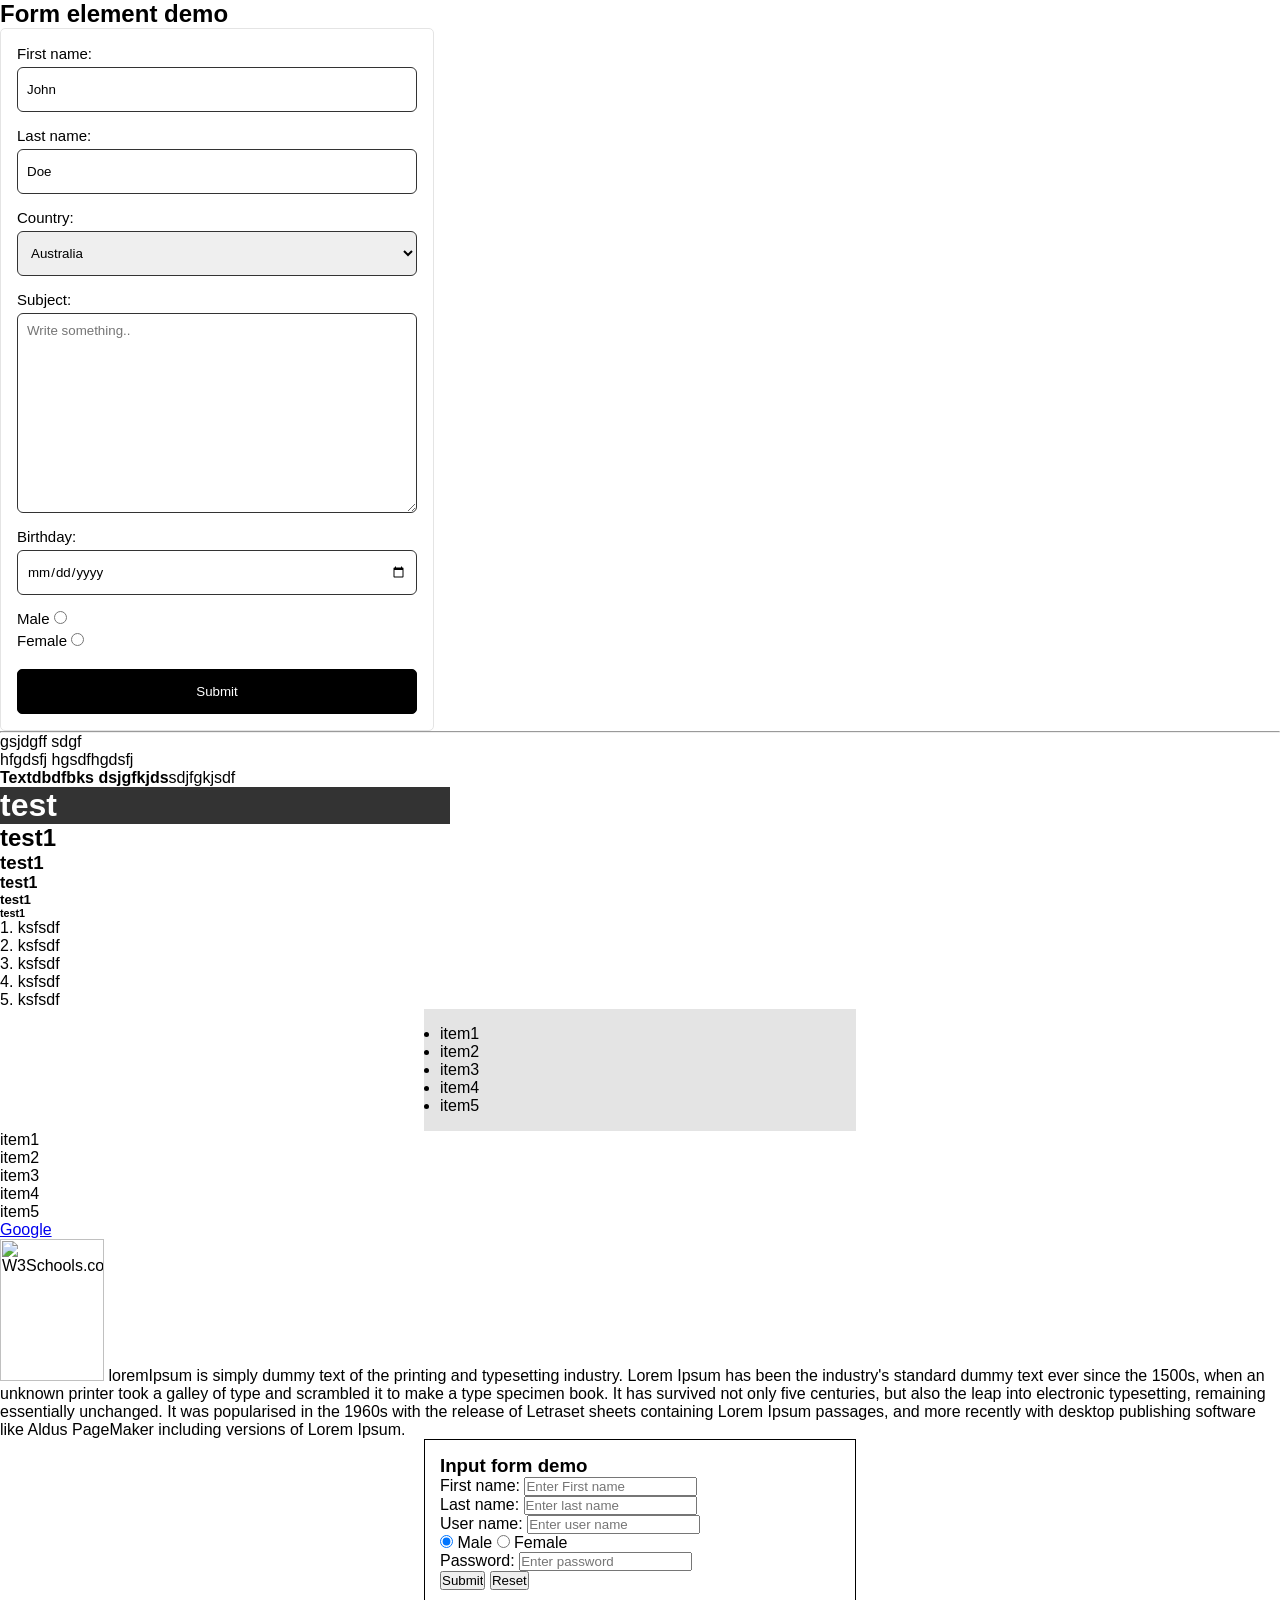
==== index.html @ 7493bbef "updated code for 26 sept 25" ====
<html>
    <head>
        <title>My Web Page</title> 
        <link rel="stylesheet" href="styles.css">
        <meta name="viewport" content="width=device-width, initial-scale=1">
        <link rel="stylesheet"  href="./style.css">
      
    </head>
    <body>
        <h2>Form element demo</h2>
        
        <div class="form_container">
            <form action="/action_page.php">
                <div class="form_group">
                    <label for="fname">First name:</label><br>
                    <input class="form-control" type="text" id="fname" name="fname" value="John">
                </div>
                <div class="form_group">
                    <label for="lname">Last name:</label><br>
                    <input class="form-control" type="text" id="lname" name="lname" value="Doe">
                </div>
                <div class="form_group">
                    <label for="country">Country:</label><br>
                    <select class="form-control" id="country" name="country">
                        <option value="australia">Australia</option>
                        <option value="canada">Canada</option>
                        <option value="usa">USA</option>
                    </select>
                </div>
                <div class="form_group">
                    <label for="subject">Subject:</label><br>
                    <textarea class="form-control" id="subject" name="subject" placeholder="Write something.." style="height:200px"></textarea>
                </div>
                <div class="form_group">
                    <label for="birthday">Birthday:</label><br>
                    <input class="form-control" type="date" id="birthday" name="birthday">
                </div>
                <div class="form_group">
                    <div class="input_gender">
                        <label for="male">Male</label>
                        <input class="form-control-radio" type="radio" name="gender" id="male" >
                    </div>

                    <div class="input_gender">
                        <label for="female">Female</label>
                        <input class="form-control-radio" id="female" type="radio" name="gender"  >
                    </div>

                    

                </div>
                <input type="submit" class="submit" value="Submit">
            </form>
        </div>

        <hr/>
        <p>gsjdgff sdgf</p>
        <p>hfgdsfj hgsdfhgdsfj</p>
        <strong>Textdbdfbks dsjgfkjds</strong><span>sdjfgkjsdf</span>
        <h1 style="width: 450px; background-color: #333; color: #fff;">test</h1>
        <h2>test1</h2>
        <h3>test1</h3>
        <h4>test1</h4>
        <h5>test1</h5>
        <h6>test1</h6>
        <p>1. ksfsdf</p>
        <p>2. ksfsdf</p>
        <p>3. ksfsdf</p>
        <p>4. ksfsdf</p>
        <p>5. ksfsdf</p>
        <ul type="squire" style="background-color: #e4e4e4; padding: 15px; border: 1px solid #e4e4e4; width: 400px; margin-left: auto; margin-right: auto;">
            <li>item1</li>
            <li>item2</li>
            <li>item3</li>
            <li>item4</li>
            <li>item5</li>
        </ul>
        <ol type="i">
            <li>item1</li>
            <li>item2</li>
            <li>item3</li>
            <li>item4</li>
            <li>item5</li>
        </ol>
        <a target="" href="https://jiffytechsolutions.com/">Google</a>
        <!-- <link href="https://www.google.com">Google</link> -->
         <div class="image_content">
        
        <p>
            <img src="https://www.w3schools.com/images/w3schools_green.jpg" alt="W3Schools.com" width="104" height="142" />
            loremIpsum is simply dummy text of the printing and typesetting industry. Lorem Ipsum has been the industry's standard dummy text ever since the 1500s, when an unknown printer took a galley of type and scrambled it to make a type specimen book. It has survived not only five centuries, but also the leap into electronic typesetting, remaining essentially unchanged. It was popularised in the 1960s with the release of Letraset sheets containing Lorem Ipsum passages, and more recently with desktop publishing software like Aldus PageMaker including versions of Lorem Ipsum.
        </p>
        </div>
        <div class="form_content">
            <h3>Input form demo</h3>
            <form>
               
                <div class="input-group">
                    <label for="fname">First name:</label>
                    <input id="fname" type="text" value="" placeholder="Enter First name" />
                </div>
                <div class="input-group">
                    <label for="lname">Last name:</label>
                    <input type="text" id="lname" value="" placeholder="Enter last name" />
                </div>
                <div class="input-group">
                    <label for="username">User name:</label>
                    <input type="text" id="username" value="" placeholder="Enter user name" />
                </div>
               <input type="radio" id="radio1" name="radioGroup" checked />
               <label for="radio1">Male</label>
                <input type="radio" id="radio2" name="radioGroup" />
                <label for="radio2">Female</label>
                <div class="input-group">
                    <label for="password">Password:</label>
                    <input type="password" id="password" value="" placeholder="Enter password" />
                </div>
                <input type="submit" value="Submit" />
                <input type="reset" value="Reset" />
            </form>
        </div>
        
    </body>
</html>
---- style.css ----
* {
                    margin: 0;
                    padding: 0;
                    font-family: Arial, Helvetica, sans-serif;
                }
                .form_content {
                    border: 1px solid #000000;
                    padding: 15px;
                    width: 400px;
                    margin-left: auto;
                    margin-right: auto;
                }
                .form_container {
                        border: 1px solid #e4e4e4;
                        padding: 16px;
                        width: 400px;
                        border-radius: 5px;
                    }
                .form_container label {
                    font-size: 15px;
                    margin-bottom: 5px;
                    display: inline-block;
                }
                .form_group {
                    margin-bottom: 15px;
                }
                .form-control {
                    width: 100%;
                    height: 45px;
                    border: 1px solid #333;
                    padding: 9px;
                    border-radius: 6px;
                }
                .submit {
                    width: 100%;
                    height: 45px;
                    background: #000;
                    border: 1px solid #000;
                    border-radius: 5px;
                    color: #fff;
                    cursor: pointer;
                    transition: 0.3s all;

                }
                .submit:hover {
                    background: #333;
                    transform: scale(1.01);
                }
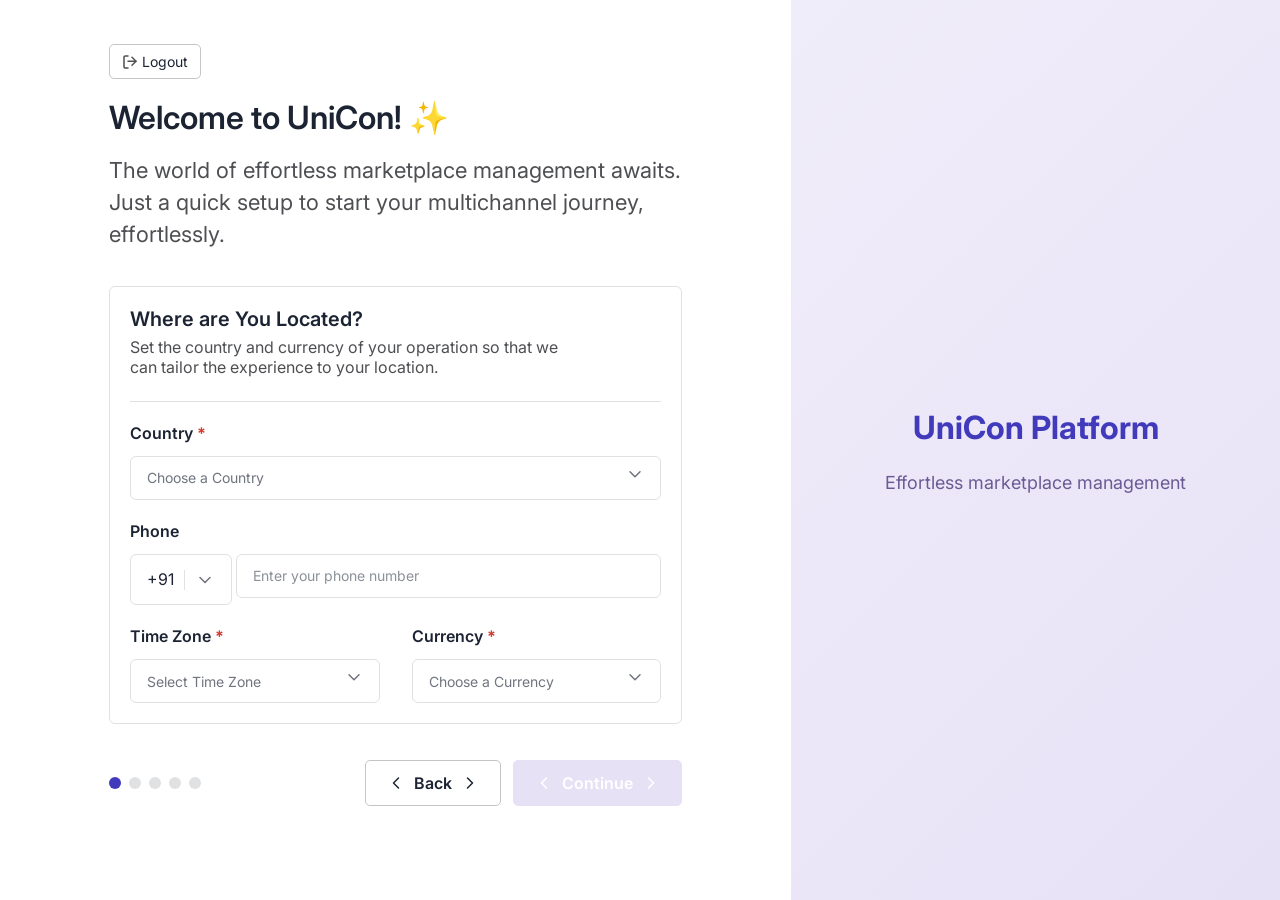
==== commit c14c786b: "updated bootstrap updated template" ====
--- a/index.html
+++ b/index.html
@@ -1,124 +1,203 @@
-<html>
-    <head>
-        <title>My Web Page</title> 
-        <link rel="stylesheet" href="styles.css">
-        <meta name="viewport" content="width=device-width, initial-scale=1">
-        <link rel="stylesheet"  href="./style.css">
-      
-    </head>
-    <body>
-        <h2>Form element demo</h2>
+<!DOCTYPE html>
+<html lang="en">
+<head>
+    <meta charset="UTF-8">
+    <meta name="viewport" content="width=device-width, initial-scale=1.0">
+    <title>UniCon MVP - Location Setup</title>
+    <link rel="stylesheet" href="./style.css">
+    <link href="https://fonts.googleapis.com/css2?family=Inter:wght@400;500;600;700&display=swap" rel="stylesheet">
+</head>
+<body>
+    <div class="container">
+        <!-- Main Content Area - Form -->
+        <main class="main-content">
+            <!-- Logout Button -->
+            <div class="logout-container">
+                <button class="logout-btn">
+                    <svg width="16" height="16" viewBox="0 0 16 16" fill="none">
+                        <path d="M6 14H3.33333C2.97971 14 2.64057 13.8595 2.39052 13.6095C2.14048 13.3594 2 13.0203 2 12.6667V3.33333C2 2.97971 2.14048 2.64057 2.39052 2.39052C2.64057 2.14048 2.97971 2 3.33333 2H6" stroke="#4e4f52" stroke-width="1.5" stroke-linecap="round" stroke-linejoin="round"/>
+                        <path d="M10 11.3333L14 7.33333L10 3.33333" stroke="#4e4f52" stroke-width="1.5" stroke-linecap="round" stroke-linejoin="round"/>
+                        <path d="M14 7.33333H6" stroke="#4e4f52" stroke-width="1.5" stroke-linecap="round" stroke-linejoin="round"/>
+                    </svg>
+                    Logout
+                </button>
+            </div>
+
+            <!-- Form Content -->
+            <div class="form-wrapper">
+                <div class="welcome-section">
+                    <h1>Welcome to UniCon! ✨</h1>
+                    <p>The world of effortless marketplace management awaits. Just a quick setup to start your multichannel journey, effortlessly.</p>
+                </div>
+
+                <div class="form-card">
+                    <div class="form-header">
+                        <h2>Where are You Located?</h2>
+                        <p>Set the country and currency of your operation so that we can tailor the experience to your location.</p>
+                    </div>
+
+                    <div class="divider"></div>
+
+                    <form class="location-form">
+                        <!-- Country Field -->
+                        <div class="form-group">
+                            <label class="form-label">
+                                Country <span class="required">*</span>
+                            </label>
+                            <div class="select-container">
+                                <select class="form-select" required>
+                                    <option value="">Choose a Country</option>
+                                    <option value="US">United States</option>
+                                    <option value="CA">Canada</option>
+                                    <option value="UK">United Kingdom</option>
+                                    <option value="DE">Germany</option>
+                                    <option value="FR">France</option>
+                                    <option value="IN">India</option>
+                                    <option value="AU">Australia</option>
+                                </select>
+                                <div class="select-arrow">
+                                    <svg width="20" height="20" viewBox="0 0 20 20" fill="none">
+                                        <path d="M5 7.5L10 12.5L15 7.5" stroke="#70747e" stroke-width="1.5" stroke-linecap="round" stroke-linejoin="round"/>
+                                    </svg>
+                                </div>
+                            </div>
+                        </div>
+
+                        <!-- Phone Field -->
+                        <div class="form-group">
+                            <label class="form-label">Phone</label>
+                            <div class="phone-input-container">
+                                <div class="country-code">
+                                    <span>+91</span>
+                                    <div class="separator"></div>
+                                    <svg width="20" height="20" viewBox="0 0 20 20" fill="none">
+                                        <path d="M5 7.5L10 12.5L15 7.5" stroke="#70747e" stroke-width="1.5" stroke-linecap="round" stroke-linejoin="round"/>
+                                    </svg>
+                                </div>
+                                <input type="tel" class="phone-input" placeholder="Enter your phone number">
+                            </div>
+                        </div>
+
+                        <!-- Time Zone and Currency Row -->
+                        <div class="form-row">
+                            <div class="form-group">
+                                <label class="form-label">
+                                    Time Zone <span class="required">*</span>
+                                </label>
+                                <div class="select-container">
+                                    <select class="form-select" required>
+                                        <option value="">Select Time Zone</option>
+                                        <option value="UTC-12">UTC-12 (Baker Island)</option>
+                                        <option value="UTC-11">UTC-11 (American Samoa)</option>
+                                        <option value="UTC-10">UTC-10 (Hawaii)</option>
+                                        <option value="UTC-9">UTC-9 (Alaska)</option>
+                                        <option value="UTC-8">UTC-8 (Pacific Time)</option>
+                                        <option value="UTC-7">UTC-7 (Mountain Time)</option>
+                                        <option value="UTC-6">UTC-6 (Central Time)</option>
+                                        <option value="UTC-5">UTC-5 (Eastern Time)</option>
+                                        <option value="UTC-4">UTC-4 (Atlantic Time)</option>
+                                        <option value="UTC-3">UTC-3 (Brazil)</option>
+                                        <option value="UTC-2">UTC-2 (Mid-Atlantic)</option>
+                                        <option value="UTC-1">UTC-1 (Azores)</option>
+                                        <option value="UTC+0">UTC+0 (GMT)</option>
+                                        <option value="UTC+1">UTC+1 (CET)</option>
+                                        <option value="UTC+2">UTC+2 (EET)</option>
+                                        <option value="UTC+3">UTC+3 (MSK)</option>
+                                        <option value="UTC+4">UTC+4 (Gulf)</option>
+                                        <option value="UTC+5">UTC+5 (Pakistan)</option>
+                                        <option value="UTC+5:30">UTC+5:30 (India)</option>
+                                        <option value="UTC+6">UTC+6 (Bangladesh)</option>
+                                        <option value="UTC+7">UTC+7 (Thailand)</option>
+                                        <option value="UTC+8">UTC+8 (China)</option>
+                                        <option value="UTC+9">UTC+9 (Japan)</option>
+                                        <option value="UTC+10">UTC+10 (Australia)</option>
+                                        <option value="UTC+11">UTC+11 (Solomon Islands)</option>
+                                        <option value="UTC+12">UTC+12 (New Zealand)</option>
+                                    </select>
+                                    <div class="select-arrow">
+                                        <svg width="20" height="20" viewBox="0 0 20 20" fill="none">
+                                            <path d="M5 7.5L10 12.5L15 7.5" stroke="#70747e" stroke-width="1.5" stroke-linecap="round" stroke-linejoin="round"/>
+                                        </svg>
+                                    </div>
+                                </div>
+                            </div>
+
+                            <div class="form-group">
+                                <label class="form-label">
+                                    Currency <span class="required">*</span>
+                                </label>
+                                <div class="select-container">
+                                    <select class="form-select" required>
+                                        <option value="">Choose a Currency</option>
+                                        <option value="USD">USD - US Dollar</option>
+                                        <option value="EUR">EUR - Euro</option>
+                                        <option value="GBP">GBP - British Pound</option>
+                                        <option value="CAD">CAD - Canadian Dollar</option>
+                                        <option value="AUD">AUD - Australian Dollar</option>
+                                        <option value="JPY">JPY - Japanese Yen</option>
+                                        <option value="CHF">CHF - Swiss Franc</option>
+                                        <option value="CNY">CNY - Chinese Yuan</option>
+                                        <option value="INR">INR - Indian Rupee</option>
+                                        <option value="BRL">BRL - Brazilian Real</option>
+                                    </select>
+                                    <div class="select-arrow">
+                                        <svg width="20" height="20" viewBox="0 0 20 20" fill="none">
+                                            <path d="M5 7.5L10 12.5L15 7.5" stroke="#70747e" stroke-width="1.5" stroke-linecap="round" stroke-linejoin="round"/>
+                                        </svg>
+                                    </div>
+                                </div>
+                            </div>
+                        </div>
+                    </form>
+                </div>
+
+                <!-- Progress and Navigation -->
+                <div class="form-footer">
+                    <div class="progress-indicator">
+                        <div class="progress-dots">
+                            <div class="dot active"></div>
+                            <div class="dot"></div>
+                            <div class="dot"></div>
+                            <div class="dot"></div>
+                            <div class="dot"></div>
+                        </div>
+                    </div>
+                    
+                    <div class="button-group">
+                        <button type="button" class="btn btn-secondary">
+                            <svg width="20" height="20" viewBox="0 0 20 20" fill="none">
+                                <path d="M12.5 15L7.5 10L12.5 5" stroke="#1c2433" stroke-width="1.5" stroke-linecap="round" stroke-linejoin="round"/>
+                            </svg>
+                            Back
+                            <svg width="20" height="20" viewBox="0 0 20 20" fill="none">
+                                <path d="M7.5 5L12.5 10L7.5 15" stroke="#1c2433" stroke-width="1.5" stroke-linecap="round" stroke-linejoin="round"/>
+                            </svg>
+                        </button>
+                        <button type="submit" class="btn btn-primary">
+                            <svg width="20" height="20" viewBox="0 0 20 20" fill="none">
+                                <path d="M12.5 15L7.5 10L12.5 5" stroke="white" stroke-width="1.5" stroke-linecap="round" stroke-linejoin="round"/>
+                            </svg>
+                            Continue
+                            <svg width="20" height="20" viewBox="0 0 20 20" fill="none">
+                                <path d="M7.5 5L12.5 10L7.5 15" stroke="white" stroke-width="1.5" stroke-linecap="round" stroke-linejoin="round"/>
+                            </svg>
+                        </button>
+                    </div>
+                </div>
+            </div>
+        </main>
         
-        <div class="form_container">
-            <form action="/action_page.php">
-                <div class="form_group">
-                    <label for="fname">First name:</label><br>
-                    <input class="form-control" type="text" id="fname" name="fname" value="John">
-                </div>
-                <div class="form_group">
-                    <label for="lname">Last name:</label><br>
-                    <input class="form-control" type="text" id="lname" name="lname" value="Doe">
-                </div>
-                <div class="form_group">
-                    <label for="country">Country:</label><br>
-                    <select class="form-control" id="country" name="country">
-                        <option value="australia">Australia</option>
-                        <option value="canada">Canada</option>
-                        <option value="usa">USA</option>
-                    </select>
-                </div>
-                <div class="form_group">
-                    <label for="subject">Subject:</label><br>
-                    <textarea class="form-control" id="subject" name="subject" placeholder="Write something.." style="height:200px"></textarea>
-                </div>
-                <div class="form_group">
-                    <label for="birthday">Birthday:</label><br>
-                    <input class="form-control" type="date" id="birthday" name="birthday">
-                </div>
-                <div class="form_group">
-                    <div class="input_gender">
-                        <label for="male">Male</label>
-                        <input class="form-control-radio" type="radio" name="gender" id="male" >
-                    </div>
-
-                    <div class="input_gender">
-                        <label for="female">Female</label>
-                        <input class="form-control-radio" id="female" type="radio" name="gender"  >
-                    </div>
-
-                    
-
-                </div>
-                <input type="submit" class="submit" value="Submit">
-            </form>
-        </div>
-
-        <hr/>
-        <p>gsjdgff sdgf</p>
-        <p>hfgdsfj hgsdfhgdsfj</p>
-        <strong>Textdbdfbks dsjgfkjds</strong><span>sdjfgkjsdf</span>
-        <h1 style="width: 450px; background-color: #333; color: #fff;">test</h1>
-        <h2>test1</h2>
-        <h3>test1</h3>
-        <h4>test1</h4>
-        <h5>test1</h5>
-        <h6>test1</h6>
-        <p>1. ksfsdf</p>
-        <p>2. ksfsdf</p>
-        <p>3. ksfsdf</p>
-        <p>4. ksfsdf</p>
-        <p>5. ksfsdf</p>
-        <ul type="squire" style="background-color: #e4e4e4; padding: 15px; border: 1px solid #e4e4e4; width: 400px; margin-left: auto; margin-right: auto;">
-            <li>item1</li>
-            <li>item2</li>
-            <li>item3</li>
-            <li>item4</li>
-            <li>item5</li>
-        </ul>
-        <ol type="i">
-            <li>item1</li>
-            <li>item2</li>
-            <li>item3</li>
-            <li>item4</li>
-            <li>item5</li>
-        </ol>
-        <a target="" href="https://jiffytechsolutions.com/">Google</a>
-        <!-- <link href="https://www.google.com">Google</link> -->
-         <div class="image_content">
-        
-        <p>
-            <img src="https://www.w3schools.com/images/w3schools_green.jpg" alt="W3Schools.com" width="104" height="142" />
-            loremIpsum is simply dummy text of the printing and typesetting industry. Lorem Ipsum has been the industry's standard dummy text ever since the 1500s, when an unknown printer took a galley of type and scrambled it to make a type specimen book. It has survived not only five centuries, but also the leap into electronic typesetting, remaining essentially unchanged. It was popularised in the 1960s with the release of Letraset sheets containing Lorem Ipsum passages, and more recently with desktop publishing software like Aldus PageMaker including versions of Lorem Ipsum.
-        </p>
-        </div>
-        <div class="form_content">
-            <h3>Input form demo</h3>
-            <form>
-               
-                <div class="input-group">
-                    <label for="fname">First name:</label>
-                    <input id="fname" type="text" value="" placeholder="Enter First name" />
-                </div>
-                <div class="input-group">
-                    <label for="lname">Last name:</label>
-                    <input type="text" id="lname" value="" placeholder="Enter last name" />
-                </div>
-                <div class="input-group">
-                    <label for="username">User name:</label>
-                    <input type="text" id="username" value="" placeholder="Enter user name" />
-                </div>
-               <input type="radio" id="radio1" name="radioGroup" checked />
-               <label for="radio1">Male</label>
-                <input type="radio" id="radio2" name="radioGroup" />
-                <label for="radio2">Female</label>
-                <div class="input-group">
-                    <label for="password">Password:</label>
-                    <input type="password" id="password" value="" placeholder="Enter password" />
-                </div>
-                <input type="submit" value="Submit" />
-                <input type="reset" value="Reset" />
-            </form>
-        </div>
-        
-    </body>
+        <!-- Sticky Right Panel - Image -->
+        <aside class="sticky-panel">
+            <div class="image-container">
+                <div class="placeholder-image">
+                    <div class="image-content">
+                        <h3>UniCon Platform</h3>
+                        <p>Effortless marketplace management</p>
+                    </div>
+                </div>
+            </div>
+        </aside>
+    </div>
+</body>
 </html>
--- a/style.css
+++ b/style.css
@@ -1,48 +1,495 @@
- * {
-                    margin: 0;
-                    padding: 0;
-                    font-family: Arial, Helvetica, sans-serif;
-                }
-                .form_content {
-                    border: 1px solid #000000;
-                    padding: 15px;
-                    width: 400px;
-                    margin-left: auto;
-                    margin-right: auto;
-                }
-                .form_container {
-                        border: 1px solid #e4e4e4;
-                        padding: 16px;
-                        width: 400px;
-                        border-radius: 5px;
-                    }
-                .form_container label {
-                    font-size: 15px;
-                    margin-bottom: 5px;
-                    display: inline-block;
-                }
-                .form_group {
-                    margin-bottom: 15px;
-                }
-                .form-control {
-                    width: 100%;
-                    height: 45px;
-                    border: 1px solid #333;
-                    padding: 9px;
-                    border-radius: 6px;
-                }
-                .submit {
-                    width: 100%;
-                    height: 45px;
-                    background: #000;
-                    border: 1px solid #000;
-                    border-radius: 5px;
-                    color: #fff;
-                    cursor: pointer;
-                    transition: 0.3s all;
-
-                }
-                .submit:hover {
-                    background: #333;
-                    transform: scale(1.01);
-                }+/* Reset and Base Styles */
+* {
+    margin: 0;
+    padding: 0;
+    box-sizing: border-box;
+}
+
+body {
+    font-family: 'Inter', -apple-system, BlinkMacSystemFont, 'Segoe UI', Roboto, sans-serif;
+    line-height: 1.6;
+    color: #1c2433;
+    background-color: #ffffff;
+    overflow-x: hidden;
+}
+
+/* Container Layout */
+.container {
+    display: flex;
+    min-height: 100vh;
+    width: 100%;
+    background: #ffffff;
+}
+
+/* Main Content Area - Form */
+.main-content {
+    flex: 0 0 791px;
+    padding: 10px;
+    display: flex;
+    flex-direction: column;
+    align-items: center;
+    justify-content: center;
+    position: relative;
+}
+
+/* Logout Button */
+.logout-container {
+    position: absolute;
+    top: 44px;
+    left: 109px;
+    z-index: 10;
+}
+
+.logout-btn {
+    display: flex;
+    align-items: center;
+    gap: 4px;
+    padding: 8px 12px;
+    background: transparent;
+    border: 1px solid #c3c5c9;
+    border-radius: 5px;
+    color: #1c2433;
+    font-family: 'Inter', sans-serif;
+    font-size: 14px;
+    font-weight: 400;
+    cursor: pointer;
+    transition: all 0.2s ease;
+}
+
+.logout-btn:hover {
+    background: #f8f9fa;
+    border-color: #a0a0a0;
+}
+
+/* Form Wrapper */
+.form-wrapper {
+    width: 573px;
+    display: flex;
+    flex-direction: column;
+    gap: 36px;
+}
+
+/* Welcome Section */
+.welcome-section {
+    display: flex;
+    flex-direction: column;
+    gap: 12px;
+    width: 510px;
+}
+
+.welcome-section h1 {
+    font-family: 'Inter', sans-serif;
+    font-size: 32px;
+    font-weight: 600;
+    line-height: 48px;
+    color: #1c2433;
+    margin: 0;
+}
+
+.welcome-section p {
+    font-family: 'Inter', sans-serif;
+    font-size: 22px;
+    font-weight: 400;
+    line-height: 32px;
+    color: #4e4f52;
+    margin: 0;
+    width: 588px;
+}
+
+/* Form Card */
+.form-card {
+    background: #ffffff;
+    border: 1px solid #e0e1e3;
+    border-radius: 6px;
+    padding: 20px;
+    position: relative;
+}
+
+.form-header {
+    display: flex;
+    flex-direction: column;
+    gap: 6px;
+    margin-bottom: 24px;
+}
+
+.form-header h2 {
+    font-family: 'Inter', sans-serif;
+    font-size: 20px;
+    font-weight: 600;
+    line-height: normal;
+    color: #1c2433;
+    margin: 0;
+}
+
+.form-header p {
+    font-family: 'Inter', sans-serif;
+    font-size: 16px;
+    font-weight: 400;
+    line-height: normal;
+    color: #4e4f52;
+    margin: 0;
+    width: 430px;
+}
+
+/* Divider */
+.divider {
+    height: 1px;
+    background: #e0e1e3;
+    margin-bottom: 20px;
+}
+
+/* Form Styles */
+.location-form {
+    display: flex;
+    flex-direction: column;
+    gap: 20px;
+}
+
+.form-group {
+    display: flex;
+    flex-direction: column;
+    gap: 12px;
+}
+
+.form-row {
+    display: flex;
+    gap: 32px;
+}
+
+.form-row .form-group {
+    flex: 1;
+}
+
+.form-label {
+    font-family: 'Inter', sans-serif;
+    font-size: 16px;
+    font-weight: 600;
+    line-height: 22px;
+    color: #1c2433;
+    margin: 0;
+}
+
+.required {
+    color: #d33d31;
+    font-weight: 700;
+}
+
+/* Select Container */
+.select-container {
+    position: relative;
+    width: 100%;
+}
+
+.form-select {
+    width: 100%;
+    height: 44px;
+    padding: 12px 16px;
+    background: #ffffff;
+    border: 1px solid #e0e1e3;
+    border-radius: 6px;
+    font-family: 'Inter', sans-serif;
+    font-size: 14px;
+    font-weight: 400;
+    color: #70747e;
+    appearance: none;
+    cursor: pointer;
+    transition: border-color 0.2s ease;
+}
+
+.form-select:focus {
+    outline: none;
+    border-color: #413bbc;
+}
+
+.form-select option {
+    color: #1c2433;
+}
+
+.select-arrow {
+    position: absolute;
+    right: 16px;
+    top: 50%;
+    transform: translateY(-50%);
+    pointer-events: none;
+}
+
+/* Phone Input */
+.phone-input-container {
+    display: flex;
+    gap: 4px;
+    width: 100%;
+}
+
+.country-code {
+    display: flex;
+    align-items: center;
+    gap: 10px;
+    padding: 12px 16px;
+    background: #ffffff;
+    border: 1px solid #e0e1e3;
+    border-radius: 6px;
+    font-family: 'Inter', sans-serif;
+    font-size: 16px;
+    font-weight: 400;
+    color: #1c2433;
+    white-space: nowrap;
+}
+
+.separator {
+    width: 1px;
+    height: 20px;
+    background: #e0e1e3;
+}
+
+.phone-input {
+    flex: 1;
+    height: 44px;
+    padding: 12px 16px;
+    background: #ffffff;
+    border: 1px solid #e0e1e3;
+    border-radius: 6px;
+    font-family: 'Inter', sans-serif;
+    font-size: 14px;
+    font-weight: 400;
+    color: #1c2433;
+    transition: border-color 0.2s ease;
+}
+
+.phone-input::placeholder {
+    color: #8c9098;
+}
+
+.phone-input:focus {
+    outline: none;
+    border-color: #413bbc;
+}
+
+/* Form Footer */
+.form-footer {
+    display: flex;
+    align-items: center;
+    justify-content: space-between;
+    width: 100%;
+}
+
+/* Progress Indicator */
+.progress-indicator {
+    display: flex;
+    align-items: center;
+}
+
+.progress-dots {
+    display: flex;
+    gap: 8px;
+}
+
+.dot {
+    width: 12px;
+    height: 12px;
+    border-radius: 50%;
+    background: #e0e1e3;
+    transition: background-color 0.2s ease;
+}
+
+.dot.active {
+    background: #413bbc;
+}
+
+/* Button Group */
+.button-group {
+    display: flex;
+    gap: 12px;
+    align-items: center;
+}
+
+.btn {
+    display: flex;
+    align-items: center;
+    gap: 8px;
+    padding: 12px 20px;
+    border: none;
+    border-radius: 5px;
+    font-family: 'Inter', sans-serif;
+    font-size: 16px;
+    font-weight: 600;
+    line-height: 20px;
+    cursor: pointer;
+    transition: all 0.2s ease;
+}
+
+.btn-secondary {
+    background: transparent;
+    color: #1c2433;
+    border: 1px solid #c3c5c9;
+}
+
+.btn-secondary:hover {
+    background: #f8f9fa;
+    border-color: #a0a0a0;
+}
+
+.btn-primary {
+    background: #e7e1f6;
+    color: #ffffff;
+    border: 1px solid #e7e1f6;
+}
+
+.btn-primary:hover {
+    background: #d4c7f0;
+    border-color: #d4c7f0;
+}
+
+/* Sticky Right Panel */
+.sticky-panel {
+    flex: 1;
+    position: sticky;
+    top: 0;
+    height: 100vh;
+    background: linear-gradient(135deg, #f0edfa 0%, #e7e1f6 100%);
+    display: flex;
+    align-items: center;
+    justify-content: center;
+    overflow: hidden;
+}
+
+.image-container {
+    width: 100%;
+    height: 100%;
+    display: flex;
+    align-items: center;
+    justify-content: center;
+    position: relative;
+}
+
+.placeholder-image {
+    width: 100%;
+    height: 100%;
+    background: linear-gradient(135deg, #f0edfa 0%, #e7e1f6 100%);
+    display: flex;
+    align-items: center;
+    justify-content: center;
+    position: relative;
+}
+
+.image-content {
+    text-align: center;
+    color: #413bbc;
+    z-index: 2;
+}
+
+.image-content h3 {
+    font-family: 'Inter', sans-serif;
+    font-size: 32px;
+    font-weight: 700;
+    margin-bottom: 16px;
+    color: #413bbc;
+}
+
+.image-content p {
+    font-family: 'Inter', sans-serif;
+    font-size: 18px;
+    font-weight: 400;
+    color: #6b5b95;
+}
+
+/* Responsive Design */
+@media (max-width: 1200px) {
+    .container {
+        flex-direction: column;
+    }
+    
+    .main-content {
+        flex: none;
+        width: 100%;
+        padding: 20px;
+    }
+    
+    .form-wrapper {
+        width: 100%;
+        max-width: 600px;
+    }
+    
+    .welcome-section {
+        width: 100%;
+    }
+    
+    .welcome-section p {
+        width: 100%;
+    }
+    
+    .form-header p {
+        width: 100%;
+    }
+    
+    .sticky-panel {
+        position: static;
+        height: 300px;
+        min-height: 300px;
+    }
+}
+
+@media (max-width: 768px) {
+    .main-content {
+        padding: 16px;
+    }
+    
+    .welcome-section h1 {
+        font-size: 28px;
+        line-height: 40px;
+    }
+    
+    .welcome-section p {
+        font-size: 18px;
+        line-height: 28px;
+    }
+    
+    .form-header h2 {
+        font-size: 18px;
+    }
+    
+    .form-header p {
+        font-size: 14px;
+    }
+    
+    .form-row {
+        flex-direction: column;
+        gap: 20px;
+    }
+    
+    .button-group {
+        flex-direction: column;
+        width: 100%;
+    }
+    
+    .btn {
+        width: 100%;
+        justify-content: center;
+    }
+    
+    .logout-container {
+        position: static;
+        margin-bottom: 20px;
+        align-self: flex-start;
+    }
+}
+
+@media (max-width: 480px) {
+    .welcome-section h1 {
+        font-size: 24px;
+        line-height: 36px;
+    }
+    
+    .welcome-section p {
+        font-size: 16px;
+        line-height: 24px;
+    }
+    
+    .form-card {
+        padding: 16px;
+    }
+    
+    .btn {
+        padding: 10px 16px;
+        font-size: 14px;
+    }
+}
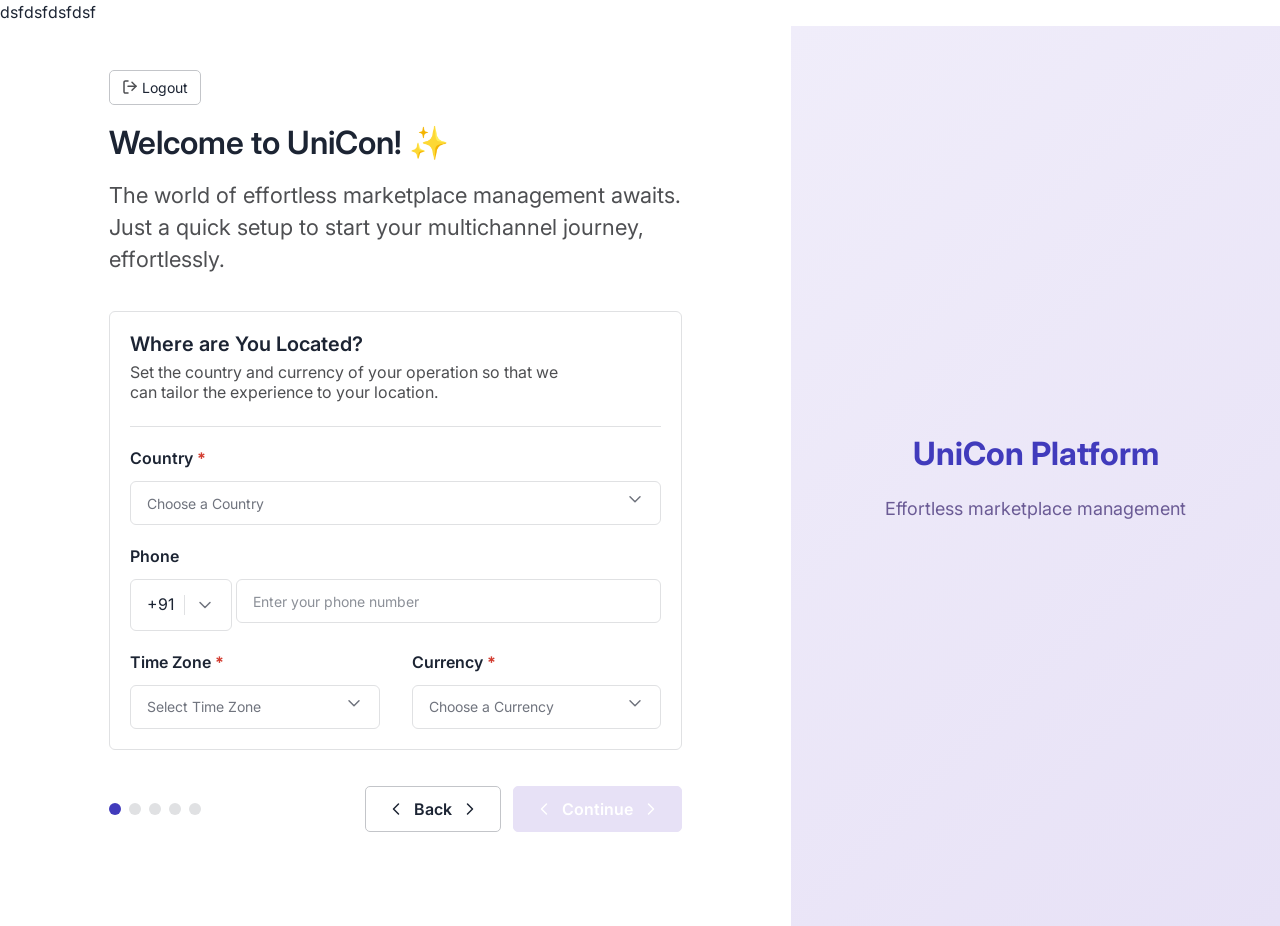
==== commit 823e2a3a: "Update index.html addded p tag" ====
--- a/index.html
+++ b/index.html
@@ -8,6 +8,8 @@
     <link href="https://fonts.googleapis.com/css2?family=Inter:wght@400;500;600;700&display=swap" rel="stylesheet">
 </head>
 <body>
+
+    <p>dsfdsfdsfdsf</p>
     <div class="container">
         <!-- Main Content Area - Form -->
         <main class="main-content">
@@ -200,4 +202,4 @@
         </aside>
     </div>
 </body>
-</html>+</html>
